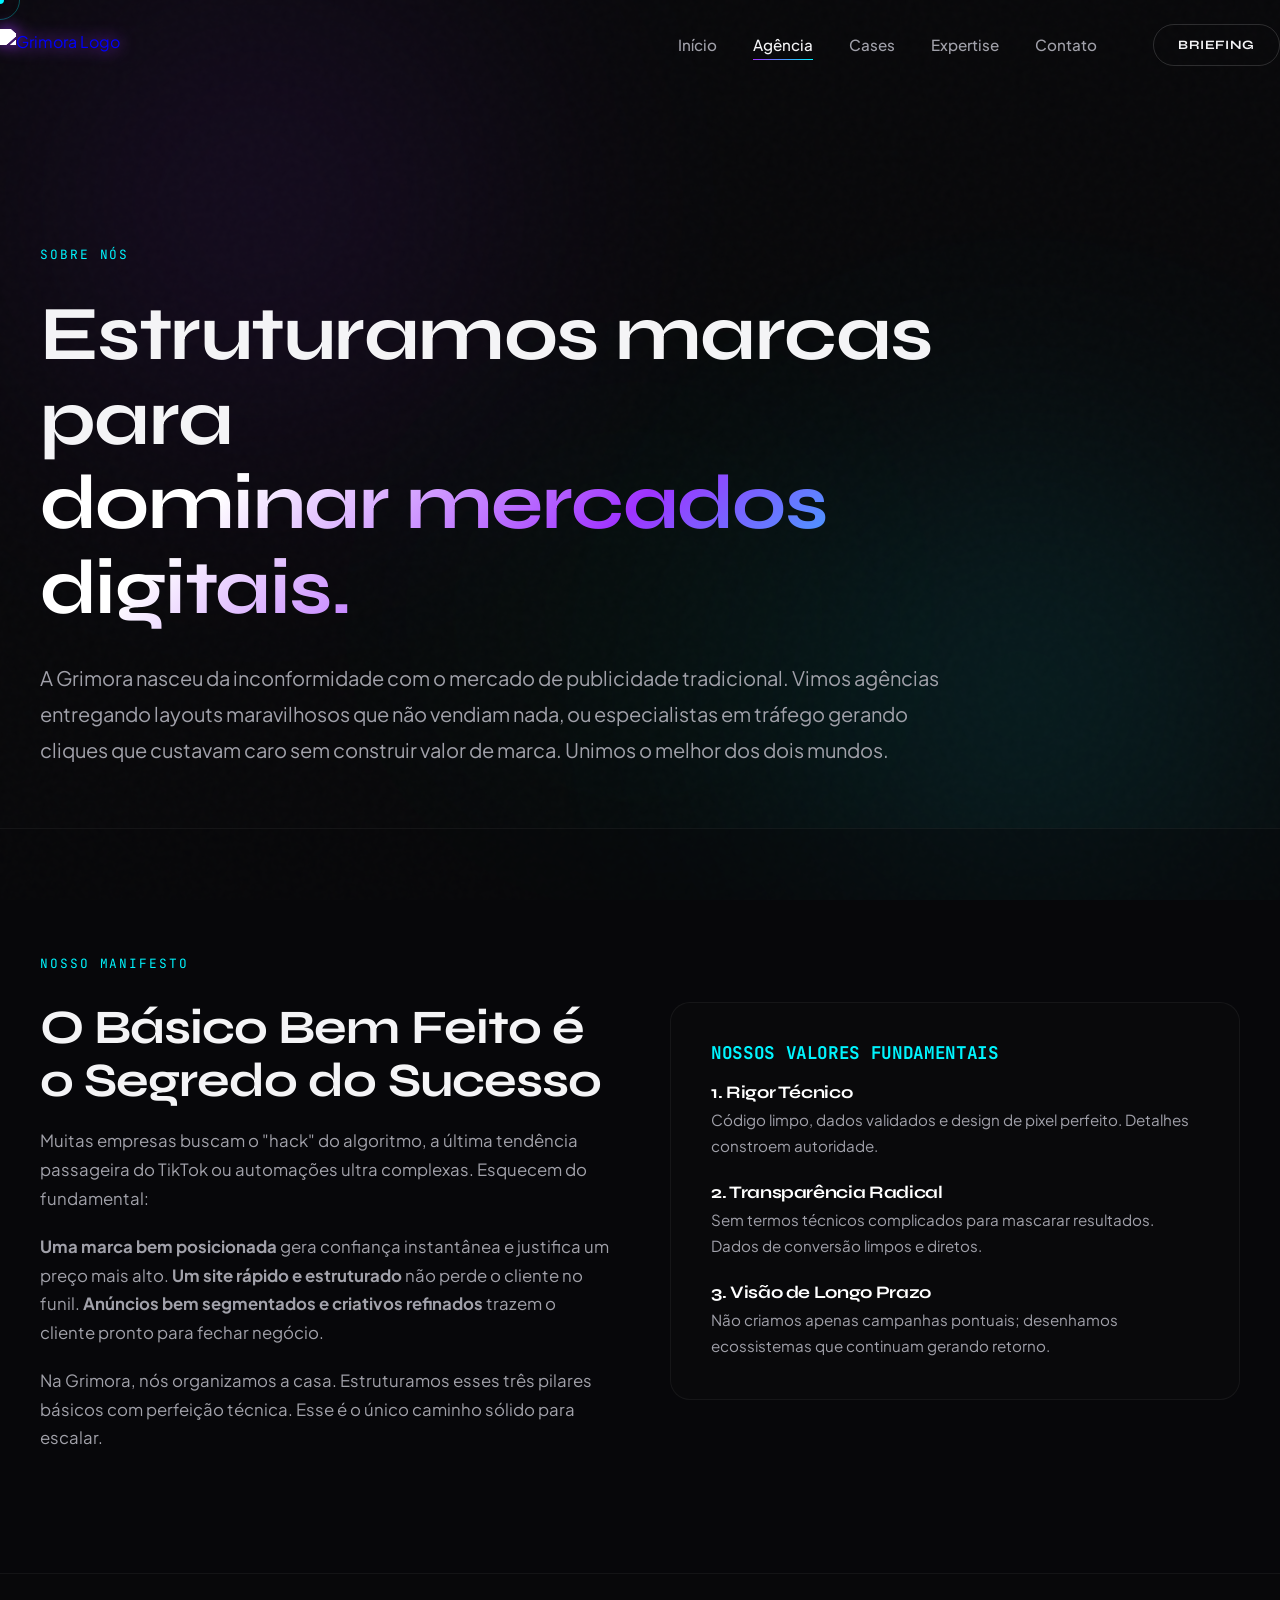
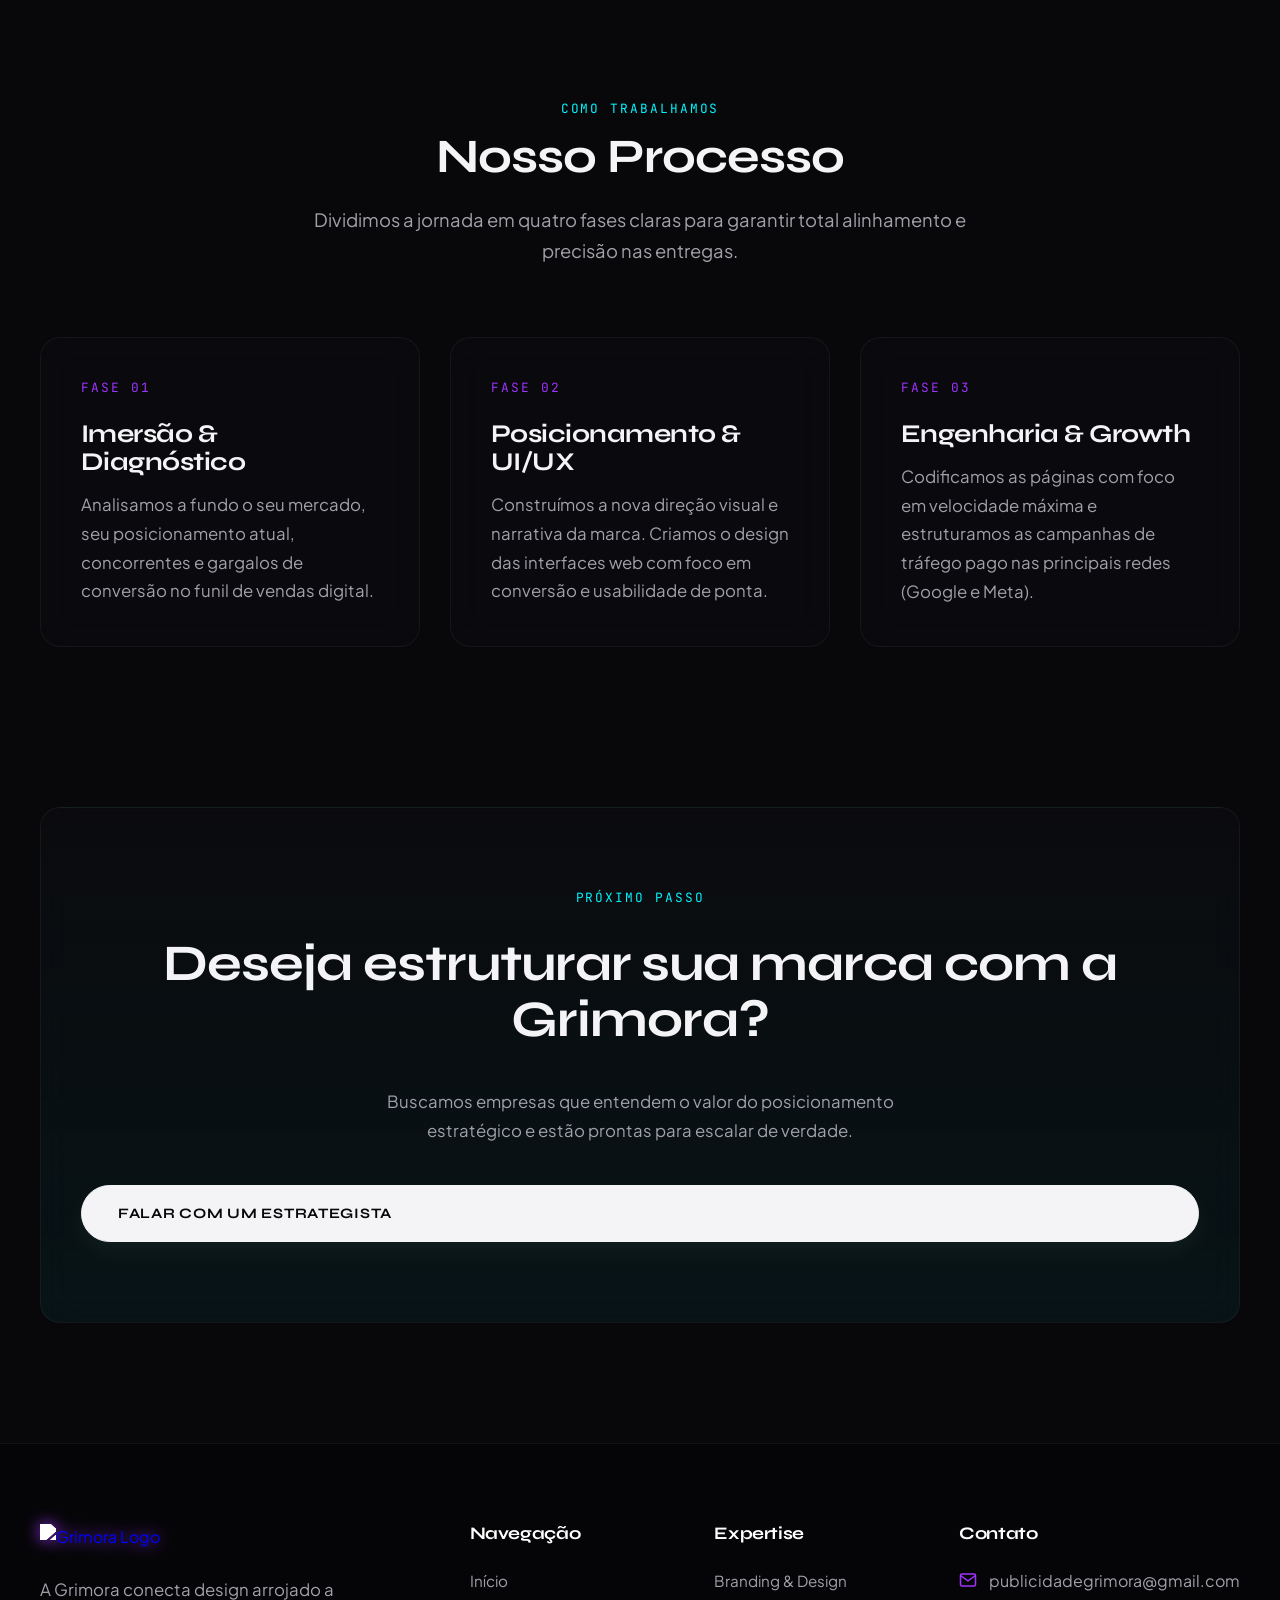
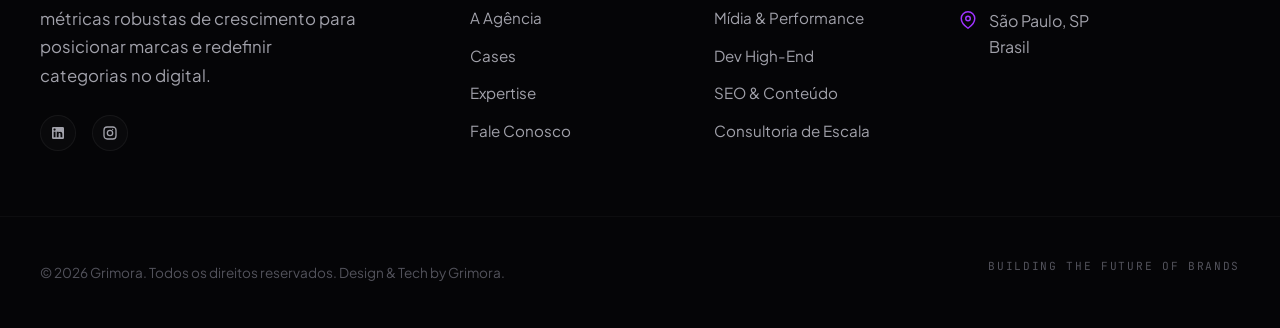
==== agencia.html @ e1fe9ed0 "Revamp complete do site para multi-pagina e remocao do CNAME" ====
<!DOCTYPE html>
<html lang="pt-BR">
<head>
  <meta charset="UTF-8">
  <meta name="viewport" content="width=device-width, initial-scale=1.0">
  <title>A Agência | Grimora</title>
  <meta name="description" content="Saiba quem é a Grimora. Conheça nossa filosofia corporativa 'O Básico Bem Feito' e nossa abordagem focada em design estratégico e tráfego escalável.">
  <link rel="icon" type="image/png" href="https://cdn.shopify.com/s/files/1/0709/2181/4289/files/logo-grimora-fundo-preto.png?v=1768012377">
  <link rel="stylesheet" href="assets/css/style.css">
</head>
<body>

  <!-- Ambient Background System -->
  <div class="bg-ambient">
    <div class="bg-glow glow-1"></div>
    <div class="bg-glow glow-2"></div>
    <div class="bg-glow glow-3"></div>
  </div>
  <div class="noise-overlay"></div>

  <!-- Custom Cursor -->
  <div class="custom-cursor"></div>
  <div class="custom-cursor-follower"></div>

  <!-- Header -->
  <header class="header">
    <div class="container nav-container">
      <a href="index.html" class="logo">
        <img class="logo-img" src="https://cdn.shopify.com/s/files/1/0709/2181/4289/files/logo-grimora-fundo-preto.png?v=1768012377" alt="Grimora Logo">
      </a>
      
      <button class="nav-toggle" aria-label="Abrir Menu">
        <span></span>
        <span></span>
        <span></span>
      </button>

      <ul class="nav-menu">
        <li><a href="index.html" class="nav-link">Início</a></li>
        <li><a href="agencia.html" class="nav-link active">Agência</a></li>
        <li><a href="cases.html" class="nav-link">Cases</a></li>
        <li><a href="servicos.html" class="nav-link">Expertise</a></li>
        <li><a href="contato.html" class="nav-link">Contato</a></li>
        <li class="nav-cta">
          <a href="contato.html" class="btn btn-outline" style="padding: 10px 24px; font-size: 0.8rem;">Briefing</a>
        </li>
      </ul>
    </div>
  </header>

  <!-- Main Content -->
  <main style="padding-top: 120px;">
    <!-- Page Hero -->
    <section class="section" style="padding-bottom: 60px;">
      <div class="container">
        <div class="reveal" style="max-width: 900px;">
          <span class="text-mono">Sobre Nós</span>
          <h1 style="margin-top: 15px;">
            Estruturamos marcas para <span class="gradient-text">dominar mercados digitais.</span>
          </h1>
          <p style="font-size: 1.25rem; line-height: 1.8; margin-top: 30px;">
            A Grimora nasceu da inconformidade com o mercado de publicidade tradicional. Vimos agências entregando layouts maravilhosos que não vendiam nada, ou especialistas em tráfego gerando cliques que custavam caro sem construir valor de marca. Unimos o melhor dos dois mundos.
          </p>
        </div>
      </div>
    </section>

    <!-- Manifesto / Approach -->
    <section class="section" style="background: rgba(8, 8, 10, 0.4); border-top: 1px solid var(--border-glass); border-bottom: 1px solid var(--border-glass);">
      <div class="container grid-2">
        <div class="reveal">
          <span class="text-mono">Nosso Manifesto</span>
          <h2 style="margin-top: 15px;">O Básico Bem Feito é o Segredo do Sucesso</h2>
          <p style="margin-bottom: 20px;">
            Muitas empresas buscam o "hack" do algoritmo, a última tendência passageira do TikTok ou automações ultra complexas. Esquecem do fundamental:
          </p>
          <p style="margin-bottom: 20px;">
            <strong>Uma marca bem posicionada</strong> gera confiança instantânea e justifica um preço mais alto. <strong>Um site rápido e estruturado</strong> não perde o cliente no funil. <strong>Anúncios bem segmentados e criativos refinados</strong> trazem o cliente pronto para fechar negócio.
          </p>
          <p>
            Na Grimora, nós organizamos a casa. Estruturamos esses três pilares básicos com perfeição técnica. Esse é o único caminho sólido para escalar.
          </p>
        </div>
        <div class="reveal delay-200" style="padding: 40px; background: rgba(255, 255, 255, 0.01); border: 1px solid var(--border-glass); border-radius: var(--radius-lg);">
          <h3 style="font-family: var(--font-mono); font-size: 1.1rem; color: var(--accent-cyan); margin-bottom: 20px;">NOSSOS VALORES FUNDAMENTAIS</h3>
          <ul style="list-style: none;">
            <li style="margin-bottom: 24px;">
              <h4 style="font-size: 1.1rem; margin-bottom: 5px; color: #fff;">1. Rigor Técnico</h4>
              <p style="font-size: 0.95rem;">Código limpo, dados validados e design de pixel perfeito. Detalhes constroem autoridade.</p>
            </li>
            <li style="margin-bottom: 24px;">
              <h4 style="font-size: 1.1rem; margin-bottom: 5px; color: #fff;">2. Transparência Radical</h4>
              <p style="font-size: 0.95rem;">Sem termos técnicos complicados para mascarar resultados. Dados de conversão limpos e diretos.</p>
            </li>
            <li>
              <h4 style="font-size: 1.1rem; margin-bottom: 5px; color: #fff;">3. Visão de Longo Prazo</h4>
              <p style="font-size: 0.95rem;">Não criamos apenas campanhas pontuais; desenhamos ecossistemas que continuam gerando retorno.</p>
            </li>
          </ul>
        </div>
      </div>
    </section>

    <!-- Our Process -->
    <section class="section">
      <div class="container">
        <div class="section-header center reveal">
          <span class="text-mono">Como Trabalhamos</span>
          <h2>Nosso Processo</h2>
          <p>Dividimos a jornada em quatro fases claras para garantir total alinhamento e precisão nas entregas.</p>
        </div>

        <div class="grid-3">
          <!-- Step 1 -->
          <div class="card-glass reveal">
            <span class="text-mono" style="color: var(--accent-purple);">Fase 01</span>
            <h3 style="margin-top: 10px;">Imersão & Diagnóstico</h3>
            <p>Analisamos a fundo o seu mercado, seu posicionamento atual, concorrentes e gargalos de conversão no funil de vendas digital.</p>
          </div>

          <!-- Step 2 -->
          <div class="card-glass reveal delay-100">
            <span class="text-mono" style="color: var(--accent-purple);">Fase 02</span>
            <h3 style="margin-top: 10px;">Posicionamento & UI/UX</h3>
            <p>Construímos a nova direção visual e narrativa da marca. Criamos o design das interfaces web com foco em conversão e usabilidade de ponta.</p>
          </div>

          <!-- Step 3 -->
          <div class="card-glass reveal delay-200">
            <span class="text-mono" style="color: var(--accent-purple);">Fase 03</span>
            <h3 style="margin-top: 10px;">Engenharia & Growth</h3>
            <p>Codificamos as páginas com foco em velocidade máxima e estruturamos as campanhas de tráfego pago nas principais redes (Google e Meta).</p>
          </div>
        </div>
      </div>
    </section>

    <!-- Call to Action -->
    <section class="section" style="padding-top: 40px; padding-bottom: 120px;">
      <div class="container reveal">
        <div class="card-glass" style="padding: 80px 40px; text-align: center; background: linear-gradient(180deg, var(--bg-card) 0%, rgba(0, 245, 255, 0.05) 100%);">
          <span class="text-mono">Próximo Passo</span>
          <h2 style="font-size: clamp(2rem, 4vw, 3.5rem); margin-top: 15px;">Deseja estruturar sua marca com a Grimora?</h2>
          <p style="max-width: 600px; margin: 20px auto 40px;">Buscamos empresas que entendem o valor do posicionamento estratégico e estão prontas para escalar de verdade.</p>
          <a href="contato.html" class="btn btn-primary">Falar com um estrategista</a>
        </div>
      </div>
    </section>
  </main>

  <!-- Footer -->
  <footer class="footer">
    <div class="container footer-grid">
      <div>
        <a href="index.html" class="logo footer-logo">
          <img class="logo-img" src="https://cdn.shopify.com/s/files/1/0709/2181/4289/files/logo-grimora-fundo-preto.png?v=1768012377" alt="Grimora Logo">
        </a>
        <p class="footer-description">A Grimora conecta design arrojado a métricas robustas de crescimento para posicionar marcas e redefinir categorias no digital.</p>
        <div class="footer-socials">
          <a href="#" class="social-icon" aria-label="LinkedIn">
            <svg viewBox="0 0 24 24"><path d="M19 3a2 2 0 0 1 2 2v14a2 2 0 0 1-2 2H5a2 2 0 0 1-2-2V5a2 2 0 0 1 2-2h14m-.5 15.5v-5.3a3.26 3.26 0 0 0-3.26-3.26c-.85 0-1.84.52-2.32 1.3v-1.11h-2.79v8.37h2.79v-4.93c0-.77.62-1.4 1.39-1.4a1.4 1.4 0 0 1 1.4 1.4v4.93h2.79M6.88 8.56a1.68 1.68 0 0 0 1.68-1.68c0-.93-.75-1.69-1.68-1.69a1.69 1.69 0 0 0-1.69 1.69c0 .93.76 1.68 1.69 1.68m1.39 9.94v-8.37H5.5v8.37h2.77z"/></svg>
          </a>
          <a href="#" class="social-icon" aria-label="Instagram">
            <svg viewBox="0 0 24 24"><path d="M7.8 2h8.4C19.4 2 22 4.6 22 7.8v8.4a5.8 5.8 0 0 1-5.8 5.8H7.8C4.6 22 2 19.4 2 16.2V7.8A5.8 5.8 0 0 1 7.8 2m-.2 2A3.6 3.6 0 0 0 4 7.6v8.8A3.6 3.6 0 0 0 7.6 20h8.8a3.6 3.6 0 0 0 3.6-3.6V7.6A3.6 3.6 0 0 0 16.4 4H7.6m8.4 1.5a1 1 0 0 1 1 1 1 1 0 0 1-1 1 1 1 0 0 1-1-1 1 1 0 0 1 1-1M12 7a5 5 0 0 1 5 5 5 5 0 0 1-5 5 5 5 0 0 1-5-5 5 5 0 0 1 5-5m0 2a3 3 0 0 0-3 3 3 3 0 0 0 3 3 3 3 0 0 0 3-3 3 3 0 0 0-3-3z"/></svg>
          </a>
        </div>
      </div>

      <div>
        <h4 class="footer-title">Navegação</h4>
        <ul class="footer-links">
          <li><a href="index.html">Início</a></li>
          <li><a href="agencia.html">A Agência</a></li>
          <li><a href="cases.html">Cases</a></li>
          <li><a href="servicos.html">Expertise</a></li>
          <li><a href="contato.html">Fale Conosco</a></li>
        </ul>
      </div>

      <div>
        <h4 class="footer-title">Expertise</h4>
        <ul class="footer-links">
          <li><a href="servicos.html">Branding & Design</a></li>
          <li><a href="servicos.html">Mídia & Performance</a></li>
          <li><a href="servicos.html">Dev High-End</a></li>
          <li><a href="servicos.html">SEO & Conteúdo</a></li>
          <li><a href="servicos.html">Consultoria de Escala</a></li>
        </ul>
      </div>

      <div>
        <h4 class="footer-title">Contato</h4>
        <ul class="footer-contact-info">
          <li>
            <svg class="footer-contact-icon" viewBox="0 0 24 24" fill="none" stroke="currentColor" stroke-width="2"><path d="M4 4h16c1.1 0 2 .9 2 2v12c0 1.1-.9 2-2 2H4c-1.1 0-2-.9-2-2V6c0-1.1.9-2 2-2z"/><path d="M22 6l-10 7L2 6"/></svg>
            <span>publicidadegrimora@gmail.com</span>
          </li>
          <li>
            <svg class="footer-contact-icon" viewBox="0 0 24 24" fill="none" stroke="currentColor" stroke-width="2"><path d="M21 10c0 7-9 13-9 13s-9-6-9-13a9 9 0 0 1 18 0z"/><circle cx="12" cy="10" r="3"/></svg>
            <span>São Paulo, SP<br>Brasil</span>
          </li>
        </ul>
      </div>
    </div>
    
    <div class="container footer-bottom">
      <p>&copy; 2026 Grimora. Todos os direitos reservados. Design & Tech by Grimora.</p>
      <p class="text-mono" style="font-size: 0.7rem;">BUILDING THE FUTURE OF BRANDS</p>
    </div>
  </footer>

  <script src="assets/js/main.js"></script>
</body>
</html>
---- assets/css/style.css ----
@import url('https://fonts.googleapis.com/css2?family=Plus+Jakarta+Sans:wght@300;400;500;600;700&family=Syne:wght@500;700;800&family=JetBrains+Mono:wght@400;500&display=swap');

:root {
  /* Design Tokens - Premium Dark */
  --bg-obsidian: #08080a;
  --bg-card: rgba(13, 13, 17, 0.6);
  --bg-nav: rgba(8, 8, 10, 0.4);
  
  --accent-purple: #9f33ff;
  --accent-cyan: #00f5ff;
  --accent-green: #00ffaa;
  
  --text-primary: #f4f4f6;
  --text-secondary: #a1a1aa;
  --text-muted: #52525b;
  
  --border-glass: rgba(255, 255, 255, 0.05);
  --border-active: rgba(159, 51, 255, 0.3);
  
  --font-display: 'Syne', sans-serif;
  --font-body: 'Plus Jakarta Sans', sans-serif;
  --font-mono: 'JetBrains Mono', monospace;
  
  --transition-smooth: all 0.5s cubic-bezier(0.16, 1, 0.3, 1);
  --transition-bounce: all 0.6s cubic-bezier(0.34, 1.56, 0.64, 1);
  --radius-lg: 20px;
  --radius-md: 12px;
}

/* Reset & Base Styles */
* {
  box-sizing: border-box;
  margin: 0;
  padding: 0;
}

html {
  scroll-behavior: smooth;
  background-color: var(--bg-obsidian);
  color: var(--text-primary);
  font-family: var(--font-body);
  -webkit-font-smoothing: antialiased;
}

body {
  overflow-x: hidden;
  line-height: 1.6;
}

/* Background Gradients */
.bg-ambient {
  position: fixed;
  top: 0;
  left: 0;
  width: 100vw;
  height: 100vh;
  z-index: -2;
  overflow: hidden;
  background: var(--bg-obsidian);
}

.bg-glow {
  position: absolute;
  width: 60vw;
  height: 60vw;
  border-radius: 50%;
  filter: blur(120px);
  opacity: 0.12;
  pointer-events: none;
}

.glow-1 {
  top: -20%;
  left: -10%;
  background: radial-gradient(circle, var(--accent-purple), transparent 70%);
}

.glow-2 {
  bottom: -20%;
  right: -10%;
  background: radial-gradient(circle, var(--accent-cyan), transparent 70%);
}

.glow-3 {
  top: 40%;
  left: 30%;
  width: 40vw;
  height: 40vw;
  background: radial-gradient(circle, var(--accent-green), transparent 70%);
  opacity: 0.05;
}

/* Noise overlay for premium texture */
.noise-overlay {
  position: fixed;
  inset: 0;
  z-index: -1;
  background-image: url("data:image/svg+xml,%3Csvg viewBox='0 0 200 200' xmlns='http://www.w3.org/2000/svg'%3E%3Cfilter id='noiseFilter'%3E%3CfeTurbulence type='fractalNoise' baseFrequency='0.65' numOctaves='3' stitchTiles='stitch'/%3E%3C/filter%3E%3Crect width='100%25' height='100%25' filter='url(%23noiseFilter)' opacity='0.02'/%3E%3C/svg%3E");
  pointer-events: none;
}

/* Custom Cursor */
.custom-cursor {
  position: fixed;
  width: 8px;
  height: 8px;
  background-color: var(--accent-cyan);
  border-radius: 50%;
  pointer-events: none;
  z-index: 9999;
  transform: translate(-50%, -50%);
  transition: width 0.2s, height 0.2s, background-color 0.2s;
}

.custom-cursor-follower {
  position: fixed;
  width: 40px;
  height: 40px;
  border: 1px solid rgba(0, 245, 255, 0.3);
  border-radius: 50%;
  pointer-events: none;
  z-index: 9998;
  transform: translate(-50%, -50%);
  transition: transform 0.08s ease-out, width 0.3s, height 0.3s, border-color 0.3s;
}

/* Hover state for cursor */
body.hover-link .custom-cursor {
  width: 24px;
  height: 24px;
  background-color: rgba(0, 245, 255, 0.2);
}
body.hover-link .custom-cursor-follower {
  width: 55px;
  height: 55px;
  border-color: var(--accent-purple);
}

/* Typography */
h1, h2, h3, h4 {
  font-family: var(--font-display);
  font-weight: 700;
  line-height: 1.1;
  letter-spacing: -0.02em;
}

h1 {
  font-size: clamp(2.5rem, 6vw, 5rem);
  margin-bottom: 24px;
}

h2 {
  font-size: clamp(2rem, 4vw, 3rem);
  margin-bottom: 20px;
}

h3 {
  font-size: clamp(1.4rem, 2vw, 1.8rem);
  margin-bottom: 15px;
}

p {
  color: var(--text-secondary);
  font-size: 1.05rem;
  line-height: 1.7;
}

.gradient-text {
  background: linear-gradient(135deg, #ffffff 20%, var(--accent-purple) 60%, var(--accent-cyan) 100%);
  -webkit-background-clip: text;
  -webkit-text-fill-color: transparent;
  background-clip: text;
  display: inline-block;
}

.gradient-text-alt {
  background: linear-gradient(135deg, #ffffff 30%, var(--accent-green) 100%);
  -webkit-background-clip: text;
  -webkit-text-fill-color: transparent;
  background-clip: text;
  display: inline-block;
}

.text-mono {
  font-family: var(--font-mono);
  font-size: 0.8rem;
  text-transform: uppercase;
  letter-spacing: 0.15em;
  color: var(--accent-cyan);
  display: inline-block;
  margin-bottom: 12px;
}

/* Layout Utilities */
.container {
  max-width: 1280px;
  margin: 0 auto;
  padding: 0 40px;
  position: relative;
  z-index: 1;
}

@media (max-width: 768px) {
  .container {
    padding: 0 24px;
  }
}

.section {
  padding: 120px 0;
}

@media (max-width: 768px) {
  .section {
    padding: 80px 0;
  }
}

.grid-2 {
  display: grid;
  grid-template-columns: 1fr 1fr;
  gap: 60px;
  align-items: center;
}

.grid-3 {
  display: grid;
  grid-template-columns: repeat(3, 1fr);
  gap: 30px;
}

@media (max-width: 992px) {
  .grid-2, .grid-3 {
    grid-template-columns: 1fr;
    gap: 40px;
  }
}

/* Buttons */
.btn-group {
  display: flex;
  gap: 20px;
  flex-wrap: wrap;
}

.btn {
  display: inline-flex;
  align-items: center;
  gap: 12px;
  padding: 16px 36px;
  font-family: var(--font-display);
  font-weight: 700;
  font-size: 0.9rem;
  text-transform: uppercase;
  letter-spacing: 0.05em;
  border-radius: 50px;
  cursor: pointer;
  transition: var(--transition-bounce);
  text-decoration: none;
  position: relative;
}

.btn-primary {
  background: var(--text-primary);
  color: var(--bg-obsidian);
  border: 1px solid var(--text-primary);
  box-shadow: 0 10px 25px rgba(255, 255, 255, 0.05);
}

.btn-primary:hover {
  transform: translateY(-4px);
  box-shadow: 0 15px 30px rgba(0, 245, 255, 0.25);
  background: var(--accent-cyan);
  border-color: var(--accent-cyan);
}

.btn-outline {
  background: transparent;
  color: var(--text-primary);
  border: 1px solid rgba(255, 255, 255, 0.15);
}

.btn-outline:hover {
  transform: translateY(-4px);
  border-color: var(--accent-purple);
  box-shadow: 0 15px 30px rgba(159, 51, 255, 0.15);
  background: rgba(159, 51, 255, 0.05);
}

.btn-icon {
  width: 18px;
  height: 18px;
  fill: currentColor;
  transition: var(--transition-smooth);
}

.btn:hover .btn-icon {
  transform: translateX(4px);
}

/* Header & Navbar */
.header {
  position: fixed;
  top: 0;
  left: 0;
  width: 100%;
  z-index: 1000;
  background-color: transparent;
  border-bottom: 1px solid transparent;
  transition: var(--transition-smooth);
}

.header.scrolled {
  background-color: var(--bg-nav);
  backdrop-filter: blur(16px);
  -webkit-backdrop-filter: blur(16px);
  border-bottom: 1px solid var(--border-glass);
  padding: 10px 0;
}

.nav-container {
  display: flex;
  justify-content: space-between;
  align-items: center;
  padding: 24px 0;
  transition: var(--transition-smooth);
}

.header.scrolled .nav-container {
  padding: 16px 0;
}

.logo {
  display: flex;
  align-items: center;
  text-decoration: none;
}

.logo-img {
  height: 32px;
  width: auto;
  filter: brightness(100) drop-shadow(0 0 8px var(--accent-purple));
  transition: var(--transition-smooth);
}

.logo:hover .logo-img {
  filter: brightness(100) drop-shadow(0 0 15px var(--accent-cyan));
}

.nav-menu {
  display: flex;
  list-style: none;
  gap: 36px;
  align-items: center;
}

.nav-link {
  text-decoration: none;
  color: var(--text-secondary);
  font-weight: 500;
  font-size: 0.95rem;
  transition: var(--transition-smooth);
  position: relative;
  padding: 6px 0;
}

.nav-link::after {
  content: '';
  position: absolute;
  bottom: 0;
  left: 0;
  width: 0;
  height: 1.5px;
  background: linear-gradient(90deg, var(--accent-purple), var(--accent-cyan));
  transition: var(--transition-smooth);
}

.nav-link:hover, .nav-link.active {
  color: var(--text-primary);
}

.nav-link:hover::after, .nav-link.active::after {
  width: 100%;
}

.nav-cta {
  margin-left: 20px;
}

/* Mobile Toggle */
.nav-toggle {
  display: none;
  background: none;
  border: none;
  cursor: pointer;
  padding: 8px;
  z-index: 1001;
}

.nav-toggle span {
  display: block;
  width: 25px;
  height: 2px;
  background-color: var(--text-primary);
  margin: 6px 0;
  transition: var(--transition-smooth);
}

@media (max-width: 992px) {
  .nav-toggle {
    display: block;
  }
  
  .nav-menu {
    position: fixed;
    top: 0;
    right: -100%;
    width: 80%;
    max-width: 400px;
    height: 100vh;
    background-color: rgba(8, 8, 10, 0.98);
    backdrop-filter: blur(20px);
    -webkit-backdrop-filter: blur(20px);
    flex-direction: column;
    justify-content: center;
    align-items: flex-start;
    padding: 60px 40px;
    gap: 30px;
    transition: var(--transition-smooth);
    border-left: 1px solid var(--border-glass);
  }
  
  .nav-menu.active {
    right: 0;
  }
  
  .nav-toggle.active span:nth-child(1) {
    transform: rotate(-45deg) translate(-5px, 6px);
  }
  
  .nav-toggle.active span:nth-child(2) {
    opacity: 0;
  }
  
  .nav-toggle.active span:nth-child(3) {
    transform: rotate(45deg) translate(-5px, -6px);
  }
  
  .nav-cta {
    margin-left: 0;
    margin-top: 20px;
    width: 100%;
  }
  
  .nav-cta .btn {
    width: 100%;
    justify-content: center;
  }
}

/* Card Glassmorphism */
.card-glass {
  background: var(--bg-card);
  backdrop-filter: blur(16px);
  -webkit-backdrop-filter: blur(16px);
  border: 1px solid var(--border-glass);
  border-radius: var(--radius-lg);
  padding: 40px;
  transition: var(--transition-smooth);
  position: relative;
  overflow: hidden;
  height: 100%;
  display: flex;
  flex-direction: column;
}

.card-glass:hover {
  transform: translateY(-8px);
  border-color: rgba(255, 255, 255, 0.15);
  box-shadow: 0 30px 60px rgba(0, 0, 0, 0.4), inset 0 0 20px rgba(255, 255, 255, 0.02);
}

.card-glass::before {
  content: "";
  position: absolute;
  top: 0;
  left: 0;
  right: 0;
  height: 2px;
  background: linear-gradient(90deg, transparent, var(--accent-purple), var(--accent-cyan), transparent);
  opacity: 0;
  transition: var(--transition-smooth);
}

.card-glass:hover::before {
  opacity: 1;
}

.card-icon {
  width: 48px;
  height: 48px;
  color: var(--accent-cyan);
  margin-bottom: 24px;
}

.card-tag {
  align-self: flex-start;
  font-family: var(--font-mono);
  font-size: 0.7rem;
  background: rgba(159, 51, 255, 0.15);
  color: var(--accent-purple);
  padding: 6px 14px;
  border-radius: 20px;
  margin-bottom: 20px;
  letter-spacing: 0.05em;
  font-weight: 600;
}

.card-num {
  position: absolute;
  top: 30px;
  right: 40px;
  font-family: var(--font-display);
  font-size: 2.5rem;
  font-weight: 800;
  color: rgba(255, 255, 255, 0.03);
  transition: var(--transition-smooth);
}

.card-glass:hover .card-num {
  color: rgba(0, 245, 255, 0.06);
}

/* Page Section Headers */
.section-header {
  margin-bottom: 70px;
  max-width: 700px;
}

.section-header.center {
  margin-left: auto;
  margin-right: auto;
  text-align: center;
}

.section-header p {
  font-size: 1.15rem;
  margin-top: 15px;
}

/* Statistics Grid */
.stats-container {
  padding: 50px 0;
  border-top: 1px solid var(--border-glass);
  border-bottom: 1px solid var(--border-glass);
  background: rgba(255, 255, 255, 0.01);
  margin: 60px 0;
}

.stats-grid {
  display: grid;
  grid-template-columns: repeat(4, 1fr);
  gap: 30px;
  text-align: center;
}

@media (max-width: 768px) {
  .stats-grid {
    grid-template-columns: repeat(2, 1fr);
    gap: 40px;
  }
}

.stat-item h4 {
  font-size: clamp(2.2rem, 3.5vw, 3.5rem);
  font-family: var(--font-display);
  font-weight: 800;
  color: #fff;
  margin-bottom: 5px;
  background: linear-gradient(135deg, #fff 40%, var(--accent-cyan));
  -webkit-background-clip: text;
  -webkit-text-fill-color: transparent;
}

.stat-item p {
  font-size: 0.9rem;
  text-transform: uppercase;
  letter-spacing: 0.1em;
  font-family: var(--font-mono);
  color: var(--text-secondary);
}

/* Logos Slider/Grid */
.brand-grid {
  display: grid;
  grid-template-columns: repeat(5, 1fr);
  gap: 24px;
  align-items: center;
  justify-items: center;
}

@media (max-width: 992px) {
  .brand-grid {
    grid-template-columns: repeat(3, 1fr);
  }
}

@media (max-width: 576px) {
  .brand-grid {
    grid-template-columns: repeat(2, 1fr);
  }
}

.brand-item {
  width: 100%;
  height: 100px;
  display: flex;
  align-items: center;
  justify-content: center;
  padding: 20px;
  background: rgba(255, 255, 255, 0.02);
  border: 1px solid var(--border-glass);
  border-radius: var(--radius-md);
  transition: var(--transition-smooth);
}

.brand-item:hover {
  background: rgba(255, 255, 255, 0.05);
  border-color: rgba(255, 255, 255, 0.15);
  transform: translateY(-3px);
}

.brand-item img {
  max-width: 100%;
  max-height: 100%;
  object-fit: contain;
  filter: grayscale(1) brightness(0.8) opacity(0.5);
  transition: var(--transition-smooth);
}

.brand-item:hover img {
  filter: grayscale(0) brightness(1.2) opacity(1);
}

/* Reveal Animations on Scroll */
.reveal {
  opacity: 0;
  transform: translateY(30px);
  transition: opacity 0.8s cubic-bezier(0.16, 1, 0.3, 1), transform 0.8s cubic-bezier(0.16, 1, 0.3, 1);
}

.reveal.reveal-visible {
  opacity: 1;
  transform: translateY(0);
}

.delay-100 { transition-delay: 100ms; }
.delay-200 { transition-delay: 200ms; }
.delay-300 { transition-delay: 300ms; }
.delay-400 { transition-delay: 400ms; }

/* Interactive Tech Dashboard (Hero graphic) */
.hero-graphic {
  position: relative;
  display: flex;
  justify-content: center;
  align-items: center;
}

.tech-dashboard {
  width: 100%;
  max-width: 500px;
  background: rgba(13, 13, 17, 0.85);
  border: 1px solid rgba(159, 51, 255, 0.25);
  box-shadow: 0 30px 60px rgba(0, 0, 0, 0.6), 0 0 50px rgba(159, 51, 255, 0.1);
  border-radius: var(--radius-lg);
  padding: 30px;
  font-family: var(--font-mono);
  font-size: 0.85rem;
  color: var(--text-secondary);
  position: relative;
  overflow: hidden;
}

.tech-header {
  display: flex;
  justify-content: space-between;
  padding-bottom: 15px;
  border-bottom: 1px solid rgba(255, 255, 255, 0.05);
  margin-bottom: 20px;
}

.dots {
  display: flex;
  gap: 6px;
}

.dot {
  width: 8px;
  height: 8px;
  border-radius: 50%;
}

.dot-red { background-color: #ff5f56; }
.dot-yellow { background-color: #ffbd2e; }
.dot-green { background-color: #27c93f; }

.tech-content {
  line-height: 2;
}

.tech-line {
  margin-bottom: 10px;
}

.highlight {
  color: var(--accent-cyan);
}

.pulse {
  animation: pulse-glow 2s infinite alternate;
}

@keyframes pulse-glow {
  0% { opacity: 0.6; }
  100% { opacity: 1; text-shadow: 0 0 10px var(--accent-cyan); }
}

/* Footer */
.footer {
  background-color: #050507;
  border-top: 1px solid var(--border-glass);
  padding: 80px 0 40px;
  position: relative;
  z-index: 1;
}

.footer-grid {
  display: grid;
  grid-template-columns: 2fr 1fr 1fr 1.5fr;
  gap: 60px;
  margin-bottom: 60px;
}

@media (max-width: 992px) {
  .footer-grid {
    grid-template-columns: 1fr 1fr;
    gap: 40px;
  }
}

@media (max-width: 576px) {
  .footer-grid {
    grid-template-columns: 1fr;
  }
}

.footer-logo {
  margin-bottom: 20px;
}

.footer-description {
  margin-bottom: 25px;
  max-width: 320px;
}

.footer-title {
  font-family: var(--font-display);
  font-size: 1.1rem;
  color: #fff;
  margin-bottom: 24px;
}

.footer-links {
  list-style: none;
}

.footer-links li {
  margin-bottom: 12px;
}

.footer-links a {
  text-decoration: none;
  color: var(--text-secondary);
  transition: var(--transition-smooth);
  font-size: 0.95rem;
}

.footer-links a:hover {
  color: var(--accent-cyan);
  padding-left: 5px;
}

.footer-contact-info li {
  color: var(--text-secondary);
  margin-bottom: 15px;
  display: flex;
  align-items: flex-start;
  gap: 12px;
}

.footer-contact-icon {
  width: 18px;
  height: 18px;
  color: var(--accent-purple);
  flex-shrink: 0;
  margin-top: 3px;
}

.footer-bottom {
  display: flex;
  justify-content: space-between;
  align-items: center;
  padding-top: 40px;
  border-top: 1px solid rgba(255, 255, 255, 0.03);
}

@media (max-width: 768px) {
  .footer-bottom {
    flex-direction: column;
    gap: 20px;
    text-align: center;
  }
}

.footer-bottom p {
  font-size: 0.85rem;
  color: var(--text-muted);
}

.footer-socials {
  display: flex;
  gap: 16px;
}

.social-icon {
  display: flex;
  align-items: center;
  justify-content: center;
  width: 36px;
  height: 36px;
  border-radius: 50%;
  background: rgba(255, 255, 255, 0.02);
  border: 1px solid var(--border-glass);
  color: var(--text-secondary);
  transition: var(--transition-smooth);
  text-decoration: none;
}

.social-icon:hover {
  background: var(--accent-purple);
  color: #fff;
  border-color: var(--accent-purple);
  transform: translateY(-3px);
}

.social-icon svg {
  width: 16px;
  height: 16px;
  fill: currentColor;
}
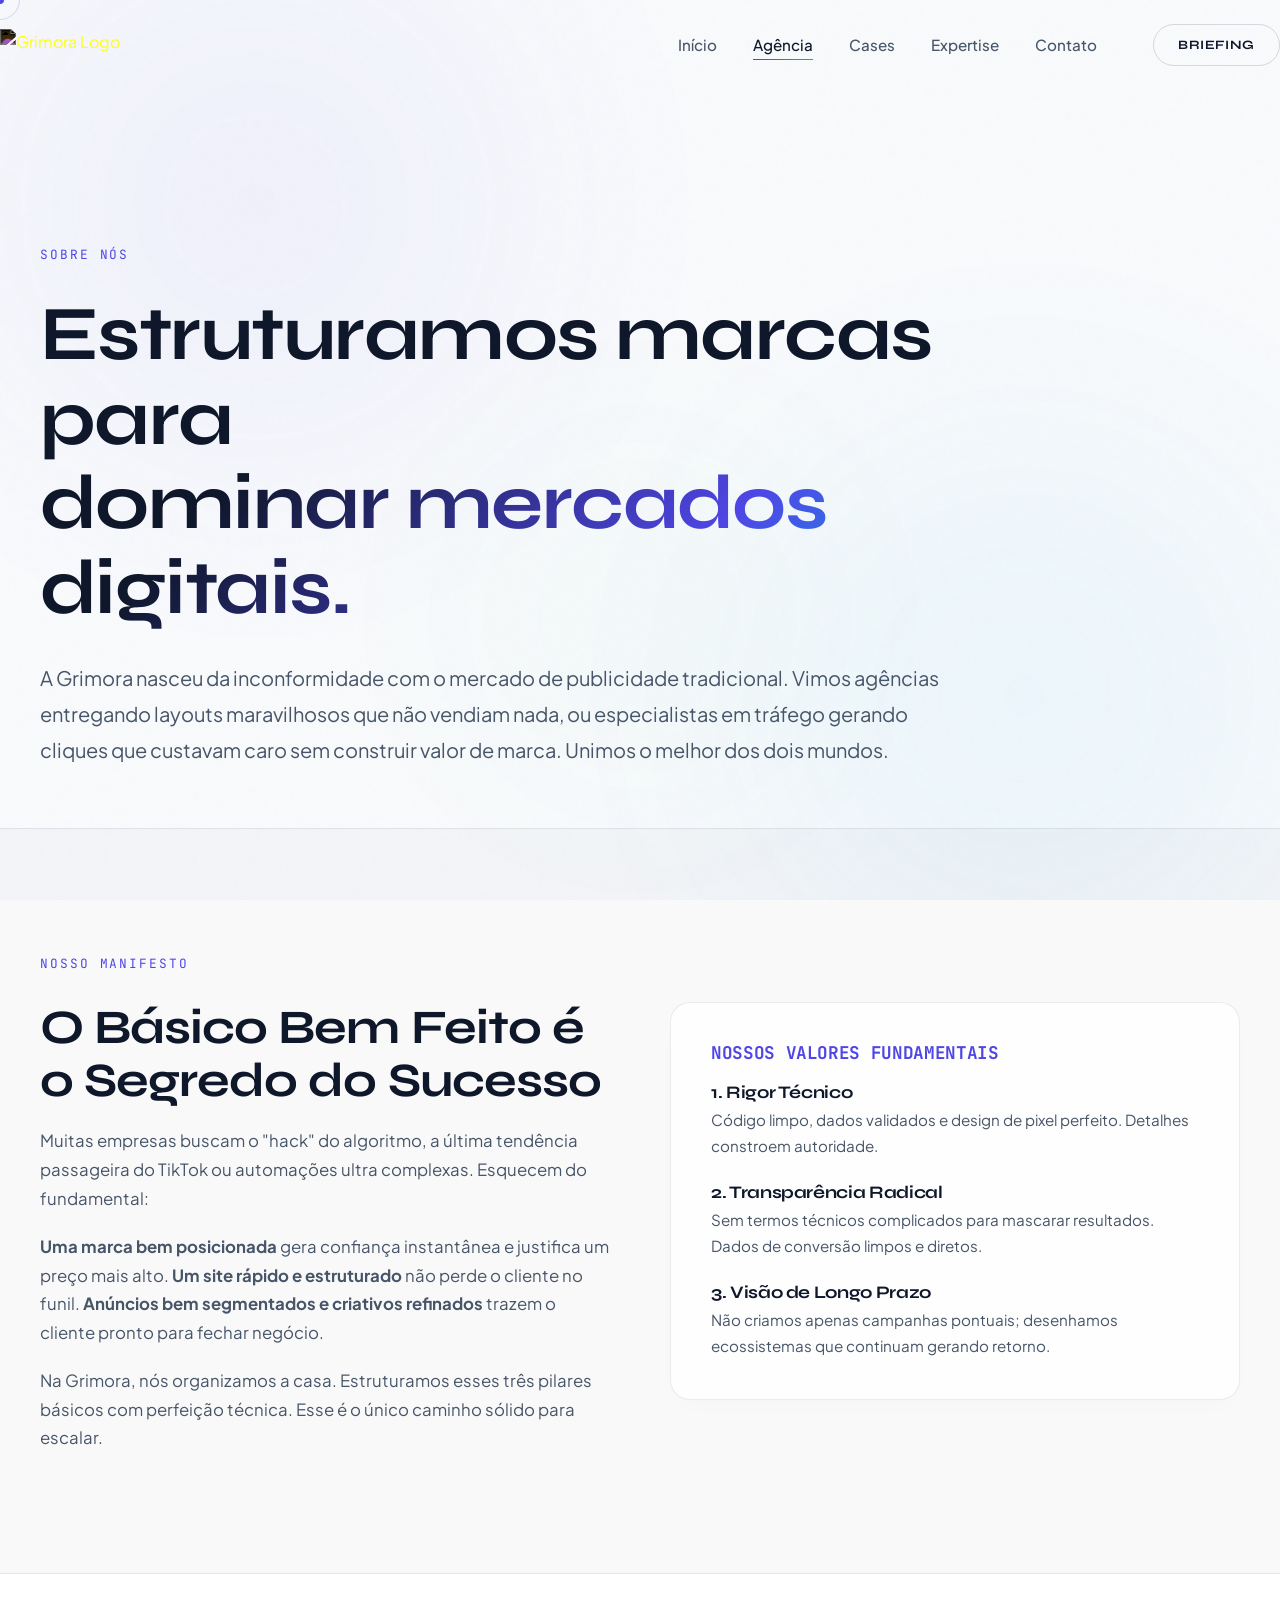
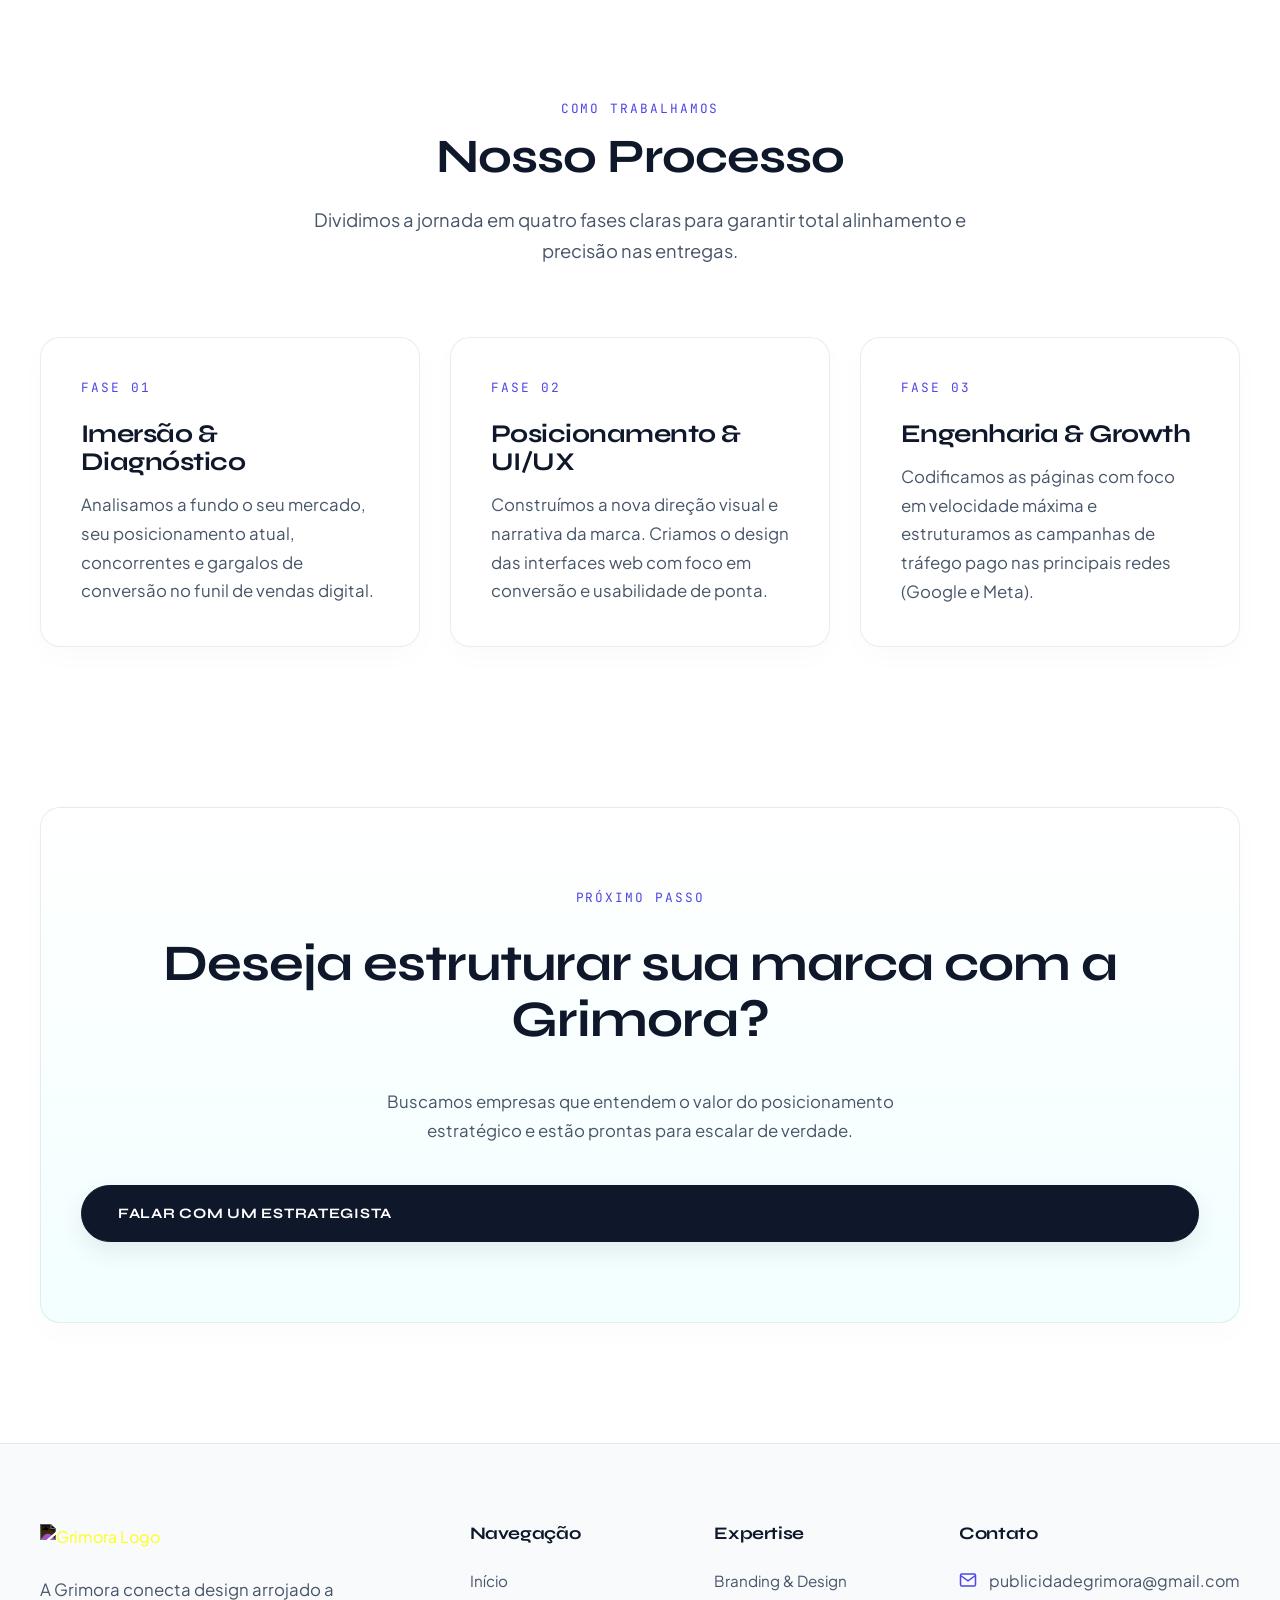
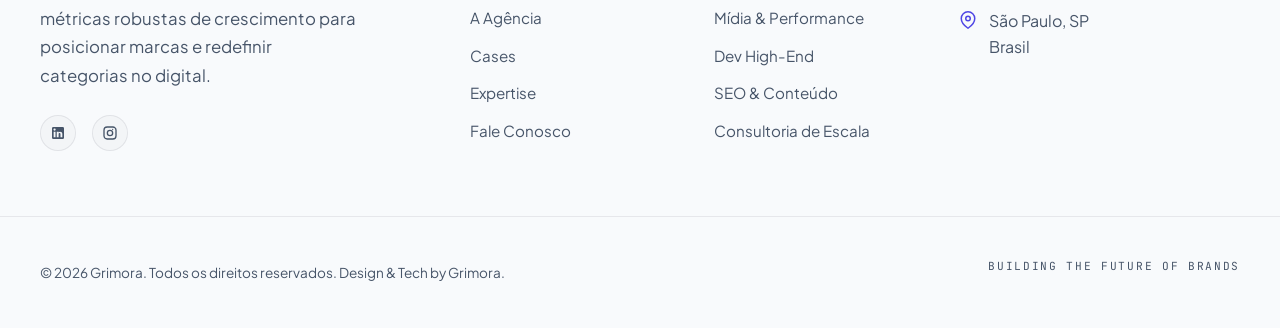
==== commit e451e42a: "Update colors to a clean light mode" ====
--- a/agencia.html
+++ b/agencia.html
@@ -66,7 +66,7 @@
     </section>
 
     <!-- Manifesto / Approach -->
-    <section class="section" style="background: rgba(8, 8, 10, 0.4); border-top: 1px solid var(--border-glass); border-bottom: 1px solid var(--border-glass);">
+    <section class="section" style="background: rgba(15, 23, 42, 0.025); border-top: 1px solid var(--border-glass); border-bottom: 1px solid var(--border-glass);">
       <div class="container grid-2">
         <div class="reveal">
           <span class="text-mono">Nosso Manifesto</span>
@@ -81,19 +81,19 @@
             Na Grimora, nós organizamos a casa. Estruturamos esses três pilares básicos com perfeição técnica. Esse é o único caminho sólido para escalar.
           </p>
         </div>
-        <div class="reveal delay-200" style="padding: 40px; background: rgba(255, 255, 255, 0.01); border: 1px solid var(--border-glass); border-radius: var(--radius-lg);">
-          <h3 style="font-family: var(--font-mono); font-size: 1.1rem; color: var(--accent-cyan); margin-bottom: 20px;">NOSSOS VALORES FUNDAMENTAIS</h3>
+        <div class="reveal delay-200" style="padding: 40px; background: var(--bg-card); border: 1px solid var(--border-glass); border-radius: var(--radius-lg); box-shadow: 0 10px 30px rgba(0,0,0,0.02);">
+          <h3 style="font-family: var(--font-mono); font-size: 1.1rem; color: var(--accent-purple); margin-bottom: 20px;">NOSSOS VALORES FUNDAMENTAIS</h3>
           <ul style="list-style: none;">
             <li style="margin-bottom: 24px;">
-              <h4 style="font-size: 1.1rem; margin-bottom: 5px; color: #fff;">1. Rigor Técnico</h4>
+              <h4 style="font-size: 1.1rem; margin-bottom: 5px; color: var(--text-primary);">1. Rigor Técnico</h4>
               <p style="font-size: 0.95rem;">Código limpo, dados validados e design de pixel perfeito. Detalhes constroem autoridade.</p>
             </li>
             <li style="margin-bottom: 24px;">
-              <h4 style="font-size: 1.1rem; margin-bottom: 5px; color: #fff;">2. Transparência Radical</h4>
+              <h4 style="font-size: 1.1rem; margin-bottom: 5px; color: var(--text-primary);">2. Transparência Radical</h4>
               <p style="font-size: 0.95rem;">Sem termos técnicos complicados para mascarar resultados. Dados de conversão limpos e diretos.</p>
             </li>
             <li>
-              <h4 style="font-size: 1.1rem; margin-bottom: 5px; color: #fff;">3. Visão de Longo Prazo</h4>
+              <h4 style="font-size: 1.1rem; margin-bottom: 5px; color: var(--text-primary);">3. Visão de Longo Prazo</h4>
               <p style="font-size: 0.95rem;">Não criamos apenas campanhas pontuais; desenhamos ecossistemas que continuam gerando retorno.</p>
             </li>
           </ul>
--- a/assets/css/style.css
+++ b/assets/css/style.css
@@ -1,21 +1,21 @@
 @import url('https://fonts.googleapis.com/css2?family=Plus+Jakarta+Sans:wght@300;400;500;600;700&family=Syne:wght@500;700;800&family=JetBrains+Mono:wght@400;500&display=swap');
 
 :root {
-  /* Design Tokens - Premium Dark */
-  --bg-obsidian: #08080a;
-  --bg-card: rgba(13, 13, 17, 0.6);
-  --bg-nav: rgba(8, 8, 10, 0.4);
-  
-  --accent-purple: #9f33ff;
-  --accent-cyan: #00f5ff;
-  --accent-green: #00ffaa;
-  
-  --text-primary: #f4f4f6;
-  --text-secondary: #a1a1aa;
-  --text-muted: #52525b;
-  
-  --border-glass: rgba(255, 255, 255, 0.05);
-  --border-active: rgba(159, 51, 255, 0.3);
+  /* Design Tokens - Premium Light & Clean */
+  --bg-obsidian: #ffffff;          /* Canvas background */
+  --bg-card: rgba(255, 255, 255, 0.7); /* White glass card */
+  --bg-nav: rgba(255, 255, 255, 0.75); /* Nav background */
+  
+  --accent-purple: #4f46e5;       /* Modern Premium Indigo */
+  --accent-cyan: #0ea5e9;         /* Modern Sky Blue */
+  --accent-green: #10b981;        /* Modern Emerald */
+  
+  --text-primary: #0f172a;         /* Charcoal/Slate for headings */
+  --text-secondary: #475569;       /* Medium slate for description */
+  --text-muted: #94a3b8;           /* Muted slate */
+  
+  --border-glass: rgba(15, 23, 42, 0.08);
+  --border-active: rgba(79, 70, 229, 0.25);
   
   --font-display: 'Syne', sans-serif;
   --font-body: 'Plus Jakarta Sans', sans-serif;
@@ -47,7 +47,7 @@
   line-height: 1.6;
 }
 
-/* Background Gradients */
+/* Background Gradients (Light Mode Wash) */
 .bg-ambient {
   position: fixed;
   top: 0;
@@ -56,7 +56,7 @@
   height: 100vh;
   z-index: -2;
   overflow: hidden;
-  background: var(--bg-obsidian);
+  background: #f8fafc; /* Subtle off-white canvas */
 }
 
 .bg-glow {
@@ -65,7 +65,7 @@
   height: 60vw;
   border-radius: 50%;
   filter: blur(120px);
-  opacity: 0.12;
+  opacity: 0.08; /* Lower opacity for light mode */
   pointer-events: none;
 }
 
@@ -87,7 +87,7 @@
   width: 40vw;
   height: 40vw;
   background: radial-gradient(circle, var(--accent-green), transparent 70%);
-  opacity: 0.05;
+  opacity: 0.04;
 }
 
 /* Noise overlay for premium texture */
@@ -95,7 +95,7 @@
   position: fixed;
   inset: 0;
   z-index: -1;
-  background-image: url("data:image/svg+xml,%3Csvg viewBox='0 0 200 200' xmlns='http://www.w3.org/2000/svg'%3E%3Cfilter id='noiseFilter'%3E%3CfeTurbulence type='fractalNoise' baseFrequency='0.65' numOctaves='3' stitchTiles='stitch'/%3E%3C/filter%3E%3Crect width='100%25' height='100%25' filter='url(%23noiseFilter)' opacity='0.02'/%3E%3C/svg%3E");
+  background-image: url("data:image/svg+xml,%3Csvg viewBox='0 0 200 200' xmlns='http://www.w3.org/2000/svg'%3E%3Cfilter id='noiseFilter'%3E%3CfeTurbulence type='fractalNoise' baseFrequency='0.65' numOctaves='3' stitchTiles='stitch'/%3E%3C/filter%3E%3Crect width='100%25' height='100%25' filter='url(%23noiseFilter)' opacity='0.015'/%3E%3C/svg%3E");
   pointer-events: none;
 }
 
@@ -104,7 +104,7 @@
   position: fixed;
   width: 8px;
   height: 8px;
-  background-color: var(--accent-cyan);
+  background-color: var(--accent-purple);
   border-radius: 50%;
   pointer-events: none;
   z-index: 9999;
@@ -116,7 +116,7 @@
   position: fixed;
   width: 40px;
   height: 40px;
-  border: 1px solid rgba(0, 245, 255, 0.3);
+  border: 1px solid rgba(79, 70, 229, 0.2);
   border-radius: 50%;
   pointer-events: none;
   z-index: 9998;
@@ -128,12 +128,12 @@
 body.hover-link .custom-cursor {
   width: 24px;
   height: 24px;
-  background-color: rgba(0, 245, 255, 0.2);
+  background-color: rgba(79, 70, 229, 0.15);
 }
 body.hover-link .custom-cursor-follower {
   width: 55px;
   height: 55px;
-  border-color: var(--accent-purple);
+  border-color: var(--accent-cyan);
 }
 
 /* Typography */
@@ -141,6 +141,7 @@
   font-family: var(--font-display);
   font-weight: 700;
   line-height: 1.1;
+  color: var(--text-primary);
   letter-spacing: -0.02em;
 }
 
@@ -166,7 +167,7 @@
 }
 
 .gradient-text {
-  background: linear-gradient(135deg, #ffffff 20%, var(--accent-purple) 60%, var(--accent-cyan) 100%);
+  background: linear-gradient(135deg, #0f172a 20%, var(--accent-purple) 70%, var(--accent-cyan) 100%);
   -webkit-background-clip: text;
   -webkit-text-fill-color: transparent;
   background-clip: text;
@@ -174,7 +175,7 @@
 }
 
 .gradient-text-alt {
-  background: linear-gradient(135deg, #ffffff 30%, var(--accent-green) 100%);
+  background: linear-gradient(135deg, #0f172a 30%, var(--accent-green) 100%);
   -webkit-background-clip: text;
   -webkit-text-fill-color: transparent;
   background-clip: text;
@@ -186,7 +187,7 @@
   font-size: 0.8rem;
   text-transform: uppercase;
   letter-spacing: 0.15em;
-  color: var(--accent-cyan);
+  color: var(--accent-purple);
   display: inline-block;
   margin-bottom: 12px;
 }
@@ -262,29 +263,29 @@
 
 .btn-primary {
   background: var(--text-primary);
-  color: var(--bg-obsidian);
+  color: #ffffff;
   border: 1px solid var(--text-primary);
-  box-shadow: 0 10px 25px rgba(255, 255, 255, 0.05);
+  box-shadow: 0 10px 25px rgba(15, 23, 42, 0.08);
 }
 
 .btn-primary:hover {
   transform: translateY(-4px);
-  box-shadow: 0 15px 30px rgba(0, 245, 255, 0.25);
-  background: var(--accent-cyan);
-  border-color: var(--accent-cyan);
+  box-shadow: 0 15px 30px rgba(79, 70, 229, 0.25);
+  background: var(--accent-purple);
+  border-color: var(--accent-purple);
 }
 
 .btn-outline {
   background: transparent;
   color: var(--text-primary);
-  border: 1px solid rgba(255, 255, 255, 0.15);
+  border: 1px solid rgba(15, 23, 42, 0.15);
 }
 
 .btn-outline:hover {
   transform: translateY(-4px);
   border-color: var(--accent-purple);
-  box-shadow: 0 15px 30px rgba(159, 51, 255, 0.15);
-  background: rgba(159, 51, 255, 0.05);
+  box-shadow: 0 15px 30px rgba(79, 70, 229, 0.1);
+  background: rgba(79, 70, 229, 0.03);
 }
 
 .btn-icon {
@@ -316,6 +317,7 @@
   -webkit-backdrop-filter: blur(16px);
   border-bottom: 1px solid var(--border-glass);
   padding: 10px 0;
+  box-shadow: 0 4px 30px rgba(0, 0, 0, 0.02);
 }
 
 .nav-container {
@@ -339,12 +341,12 @@
 .logo-img {
   height: 32px;
   width: auto;
-  filter: brightness(100) drop-shadow(0 0 8px var(--accent-purple));
+  filter: invert(1); /* Invert logo color for light theme */
   transition: var(--transition-smooth);
 }
 
 .logo:hover .logo-img {
-  filter: brightness(100) drop-shadow(0 0 15px var(--accent-cyan));
+  filter: invert(1) opacity(0.7);
 }
 
 .nav-menu {
@@ -418,7 +420,7 @@
     width: 80%;
     max-width: 400px;
     height: 100vh;
-    background-color: rgba(8, 8, 10, 0.98);
+    background-color: rgba(255, 255, 255, 0.98);
     backdrop-filter: blur(20px);
     -webkit-backdrop-filter: blur(20px);
     flex-direction: column;
@@ -472,12 +474,13 @@
   height: 100%;
   display: flex;
   flex-direction: column;
+  box-shadow: 0 10px 30px rgba(0, 0, 0, 0.02);
 }
 
 .card-glass:hover {
   transform: translateY(-8px);
-  border-color: rgba(255, 255, 255, 0.15);
-  box-shadow: 0 30px 60px rgba(0, 0, 0, 0.4), inset 0 0 20px rgba(255, 255, 255, 0.02);
+  border-color: rgba(15, 23, 42, 0.12);
+  box-shadow: 0 20px 40px rgba(0, 0, 0, 0.05), inset 0 0 20px rgba(255, 255, 255, 0.5);
 }
 
 .card-glass::before {
@@ -507,7 +510,7 @@
   align-self: flex-start;
   font-family: var(--font-mono);
   font-size: 0.7rem;
-  background: rgba(159, 51, 255, 0.15);
+  background: rgba(79, 70, 229, 0.08);
   color: var(--accent-purple);
   padding: 6px 14px;
   border-radius: 20px;
@@ -523,12 +526,12 @@
   font-family: var(--font-display);
   font-size: 2.5rem;
   font-weight: 800;
-  color: rgba(255, 255, 255, 0.03);
+  color: rgba(15, 23, 42, 0.03);
   transition: var(--transition-smooth);
 }
 
 .card-glass:hover .card-num {
-  color: rgba(0, 245, 255, 0.06);
+  color: rgba(79, 70, 229, 0.06);
 }
 
 /* Page Section Headers */
@@ -553,7 +556,7 @@
   padding: 50px 0;
   border-top: 1px solid var(--border-glass);
   border-bottom: 1px solid var(--border-glass);
-  background: rgba(255, 255, 255, 0.01);
+  background: rgba(15, 23, 42, 0.005);
   margin: 60px 0;
 }
 
@@ -575,9 +578,9 @@
   font-size: clamp(2.2rem, 3.5vw, 3.5rem);
   font-family: var(--font-display);
   font-weight: 800;
-  color: #fff;
+  color: var(--text-primary);
   margin-bottom: 5px;
-  background: linear-gradient(135deg, #fff 40%, var(--accent-cyan));
+  background: linear-gradient(135deg, #0f172a 40%, var(--accent-purple));
   -webkit-background-clip: text;
   -webkit-text-fill-color: transparent;
 }
@@ -618,15 +621,15 @@
   align-items: center;
   justify-content: center;
   padding: 20px;
-  background: rgba(255, 255, 255, 0.02);
+  background: rgba(15, 23, 42, 0.01);
   border: 1px solid var(--border-glass);
   border-radius: var(--radius-md);
   transition: var(--transition-smooth);
 }
 
 .brand-item:hover {
-  background: rgba(255, 255, 255, 0.05);
-  border-color: rgba(255, 255, 255, 0.15);
+  background: rgba(15, 23, 42, 0.03);
+  border-color: rgba(15, 23, 42, 0.12);
   transform: translateY(-3px);
 }
 
@@ -634,12 +637,12 @@
   max-width: 100%;
   max-height: 100%;
   object-fit: contain;
-  filter: grayscale(1) brightness(0.8) opacity(0.5);
+  filter: grayscale(1) brightness(0.2) opacity(0.35); /* Darken brand logos on light bg */
   transition: var(--transition-smooth);
 }
 
 .brand-item:hover img {
-  filter: grayscale(0) brightness(1.2) opacity(1);
+  filter: grayscale(0) brightness(0.8) opacity(0.95);
 }
 
 /* Reveal Animations on Scroll */
@@ -670,14 +673,14 @@
 .tech-dashboard {
   width: 100%;
   max-width: 500px;
-  background: rgba(13, 13, 17, 0.85);
-  border: 1px solid rgba(159, 51, 255, 0.25);
-  box-shadow: 0 30px 60px rgba(0, 0, 0, 0.6), 0 0 50px rgba(159, 51, 255, 0.1);
+  background: rgba(13, 13, 17, 0.9);
+  border: 1px solid rgba(79, 70, 229, 0.2);
+  box-shadow: 0 30px 60px rgba(15, 23, 42, 0.15), 0 0 50px rgba(79, 70, 229, 0.05);
   border-radius: var(--radius-lg);
   padding: 30px;
   font-family: var(--font-mono);
   font-size: 0.85rem;
-  color: var(--text-secondary);
+  color: #a1a1aa;
   position: relative;
   overflow: hidden;
 }
@@ -726,9 +729,107 @@
   100% { opacity: 1; text-shadow: 0 0 10px var(--accent-cyan); }
 }
 
+/* Form Styles */
+.form-group {
+  margin-bottom: 24px;
+  text-align: left;
+}
+.form-label {
+  display: block;
+  font-family: var(--font-display);
+  font-size: 0.85rem;
+  text-transform: uppercase;
+  letter-spacing: 0.05em;
+  margin-bottom: 10px;
+  color: var(--text-primary);
+}
+.form-control {
+  width: 100%;
+  background: rgba(15, 23, 42, 0.01);
+  border: 1px solid rgba(15, 23, 42, 0.08);
+  border-radius: var(--radius-md);
+  padding: 16px;
+  color: var(--text-primary);
+  font-family: var(--font-body);
+  font-size: 1rem;
+  transition: var(--transition-smooth);
+}
+.form-control:focus {
+  outline: none;
+  border-color: var(--accent-purple);
+  background: rgba(79, 70, 229, 0.01);
+  box-shadow: 0 0 15px rgba(79, 70, 229, 0.05);
+}
+.checkbox-grid {
+  display: grid;
+  grid-template-columns: repeat(auto-fit, minmax(180px, 1fr));
+  gap: 15px;
+  margin-top: 10px;
+}
+.checkbox-card {
+  position: relative;
+  background: rgba(15, 23, 42, 0.01);
+  border: 1px solid rgba(15, 23, 42, 0.08);
+  border-radius: var(--radius-md);
+  padding: 16px;
+  cursor: pointer;
+  text-align: center;
+  transition: var(--transition-smooth);
+  font-weight: 500;
+  font-size: 0.95rem;
+  color: var(--text-secondary);
+}
+.checkbox-card input {
+  position: absolute;
+  opacity: 0;
+  cursor: pointer;
+  height: 0;
+  width: 0;
+}
+.checkbox-card:hover {
+  border-color: rgba(15, 23, 42, 0.15);
+  background: rgba(15, 23, 42, 0.02);
+}
+.checkbox-card.selected {
+  border-color: var(--accent-purple);
+  background: rgba(79, 70, 229, 0.05);
+  color: var(--accent-purple);
+  box-shadow: 0 0 15px rgba(79, 70, 229, 0.05);
+}
+.budget-options {
+  display: grid;
+  grid-template-columns: repeat(4, 1fr);
+  gap: 12px;
+}
+@media (max-width: 576px) {
+  .budget-options {
+    grid-template-columns: 1fr;
+  }
+}
+.budget-option {
+  background: rgba(15, 23, 42, 0.01);
+  border: 1px solid rgba(15, 23, 42, 0.08);
+  border-radius: var(--radius-md);
+  padding: 14px 10px;
+  text-align: center;
+  cursor: pointer;
+  transition: var(--transition-smooth);
+  font-size: 0.85rem;
+  font-weight: 600;
+  color: var(--text-secondary);
+}
+.budget-option:hover {
+  border-color: rgba(15, 23, 42, 0.15);
+}
+.budget-option.selected {
+  background: rgba(79, 70, 229, 0.1);
+  border-color: var(--accent-purple);
+  color: var(--accent-purple);
+}
+
 /* Footer */
 .footer {
-  background-color: #050507;
+  background-color: #f8fafc; /* Clean light gray footer */
   border-top: 1px solid var(--border-glass);
   padding: 80px 0 40px;
   position: relative;
@@ -767,7 +868,7 @@
 .footer-title {
   font-family: var(--font-display);
   font-size: 1.1rem;
-  color: #fff;
+  color: var(--text-primary);
   margin-bottom: 24px;
 }
 
@@ -787,7 +888,7 @@
 }
 
 .footer-links a:hover {
-  color: var(--accent-cyan);
+  color: var(--accent-purple);
   padding-left: 5px;
 }
 
@@ -812,7 +913,7 @@
   justify-content: space-between;
   align-items: center;
   padding-top: 40px;
-  border-top: 1px solid rgba(255, 255, 255, 0.03);
+  border-top: 1px solid var(--border-glass);
 }
 
 @media (max-width: 768px) {
@@ -825,7 +926,7 @@
 
 .footer-bottom p {
   font-size: 0.85rem;
-  color: var(--text-muted);
+  color: var(--text-secondary);
 }
 
 .footer-socials {
@@ -840,7 +941,7 @@
   width: 36px;
   height: 36px;
   border-radius: 50%;
-  background: rgba(255, 255, 255, 0.02);
+  background: rgba(15, 23, 42, 0.02);
   border: 1px solid var(--border-glass);
   color: var(--text-secondary);
   transition: var(--transition-smooth);
